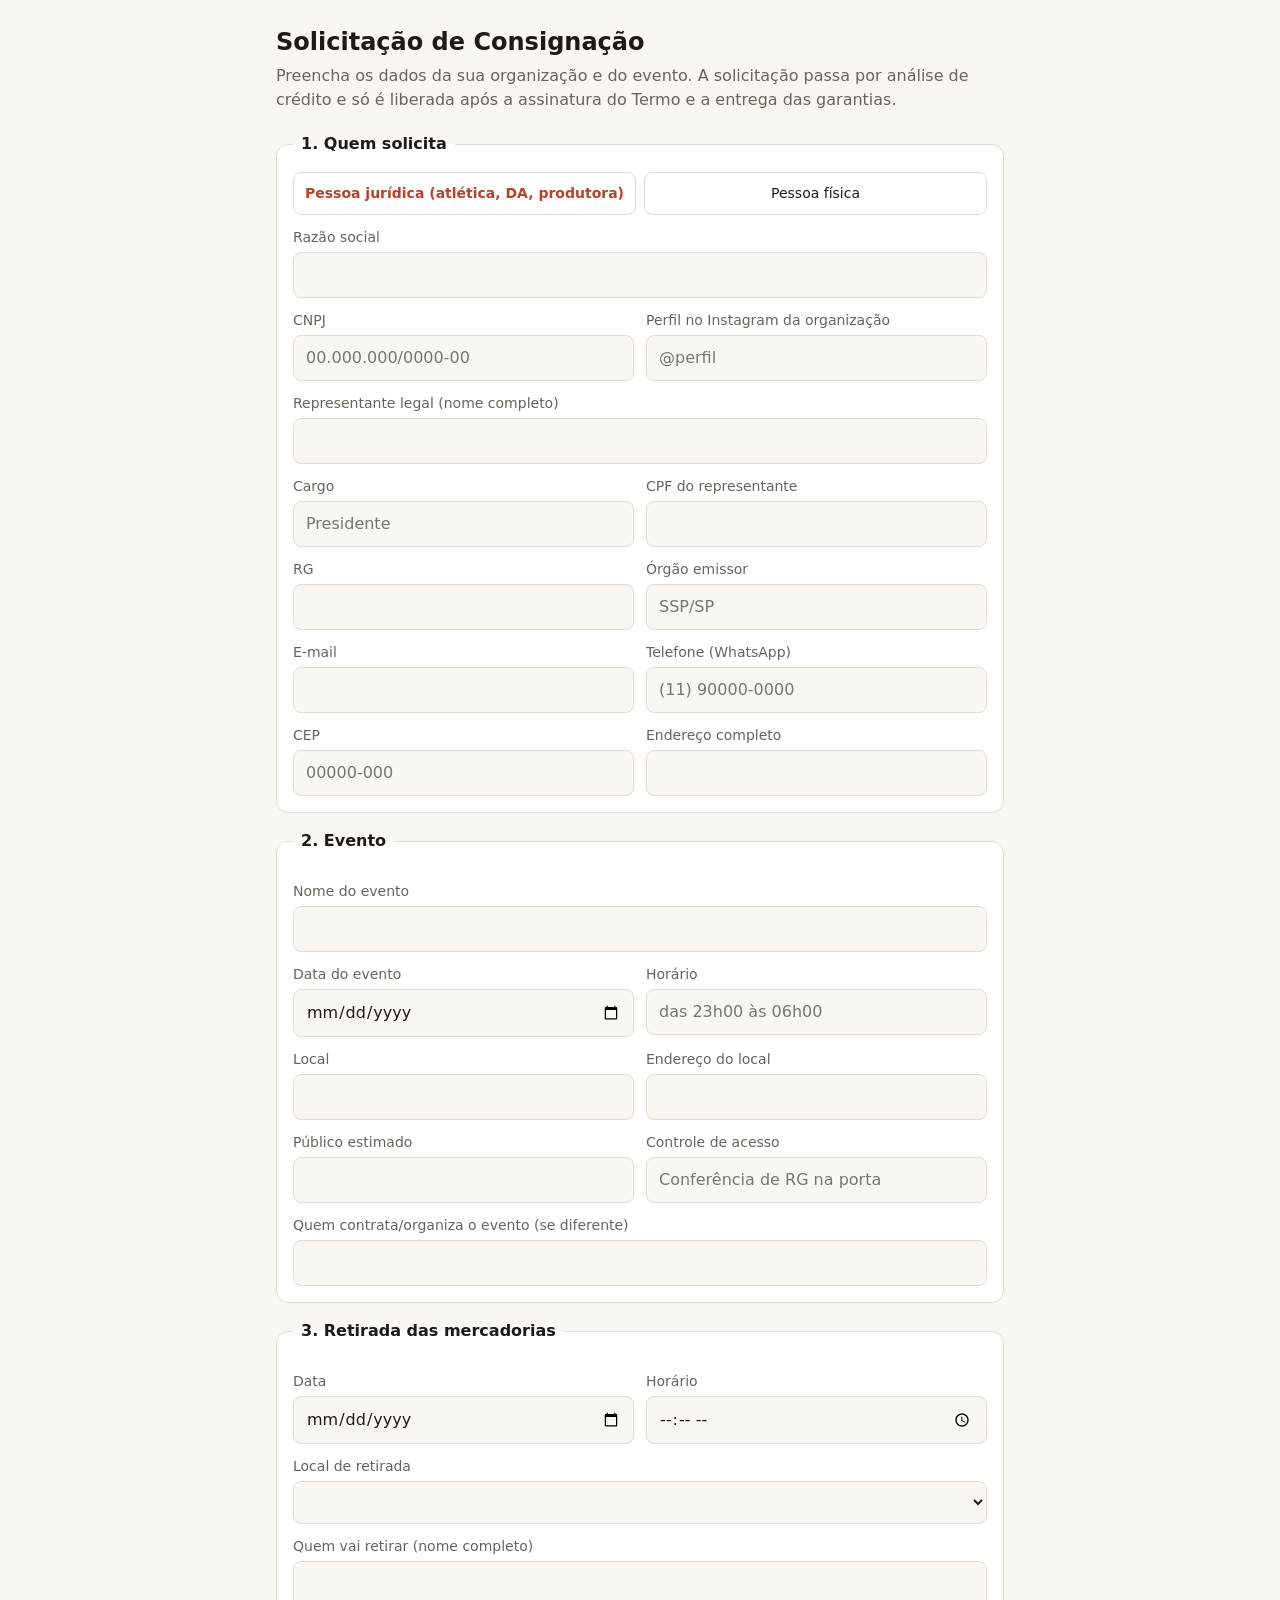
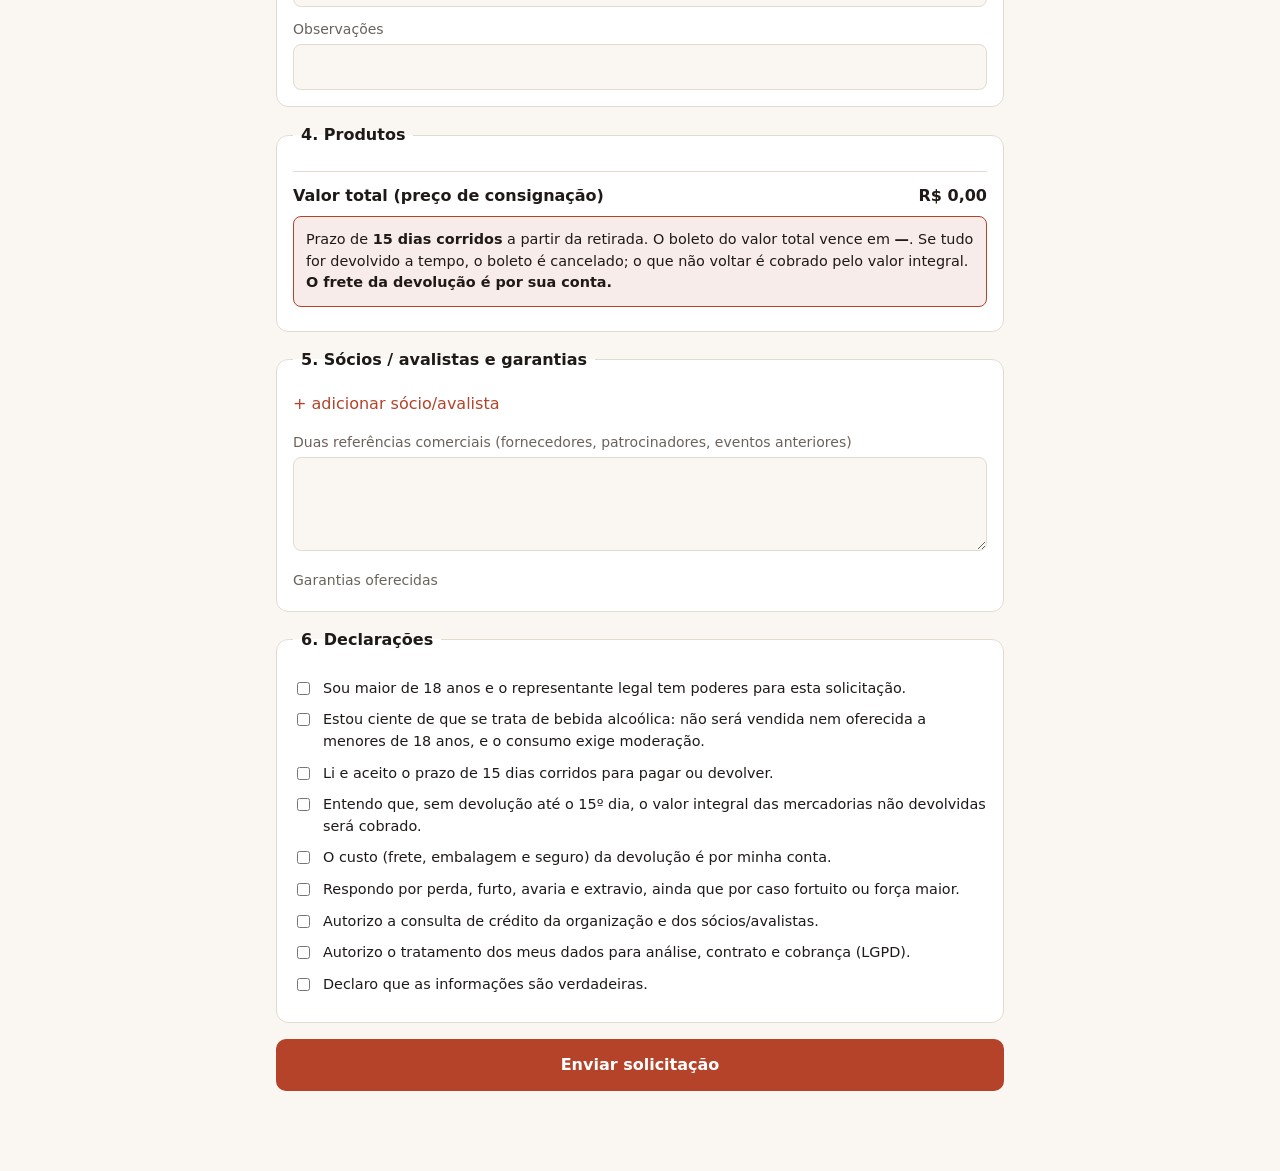
==== consignacao/Form.html @ 6d51125d "Add consignment request form (Apps Script) for event partners Co-Authored-By: Claude Sonnet 5.5 <nor" ====
<!DOCTYPE html>
<html lang="pt-BR">
<head>
<base target="_top">
<meta charset="utf-8">
<style>
  :root { --bg:#faf7f2; --card:#fff; --ink:#1f1a17; --muted:#6b625b; --line:#e3dbd0; --accent:#b4432a; --ok:#2f6b3f; }
  @media (prefers-color-scheme: dark) { :root { --bg:#16120f; --card:#211c18; --ink:#f3ede6; --muted:#a79d93; --line:#3a322b; --accent:#e0775c; --ok:#6fbf86; } }
  * { box-sizing: border-box; }
  body { margin:0; background:var(--bg); color:var(--ink); font:16px/1.5 system-ui,-apple-system,Segoe UI,Roboto,sans-serif; }
  main { max-width:760px; margin:0 auto; padding:24px 16px 80px; }
  h1 { font-size:1.5rem; margin:0 0 4px; } .sub { color:var(--muted); margin:0 0 20px; }
  fieldset { background:var(--card); border:1px solid var(--line); border-radius:12px; padding:16px; margin:0 0 16px; }
  legend { font-weight:600; padding:0 8px; }
  label { display:block; font-size:.875rem; color:var(--muted); margin:12px 0 4px; }
  input, select, textarea { width:100%; padding:10px 12px; font:inherit; color:var(--ink); background:var(--bg); border:1px solid var(--line); border-radius:8px; }
  input:focus, select:focus, textarea:focus { outline:2px solid var(--accent); outline-offset:1px; }
  .row { display:grid; grid-template-columns:1fr 1fr; gap:12px; } @media (max-width:560px){ .row { grid-template-columns:1fr; } }
  .seg { display:flex; gap:8px; } .seg label { flex:1; margin:0; color:var(--ink); border:1px solid var(--line); border-radius:8px; padding:10px; text-align:center; cursor:pointer; }
  .seg input { display:none; } .seg input:checked + span { color:var(--accent); font-weight:600; }
  .prod { display:grid; grid-template-columns:1fr auto; gap:8px 12px; align-items:center; padding:10px 0; border-top:1px solid var(--line); }
  .prod:first-of-type { border-top:0; } .prod small { color:var(--muted); display:block; }
  .qty { display:flex; align-items:center; gap:6px; } .qty button { width:36px; height:36px; border-radius:8px; border:1px solid var(--line); background:var(--bg); color:var(--ink); font-size:1.1rem; cursor:pointer; }
  .qty input { width:56px; text-align:center; }
  .total { display:flex; justify-content:space-between; font-weight:600; padding-top:12px; border-top:1px solid var(--line); margin-top:8px; }
  .aviso { background:color-mix(in srgb, var(--accent) 10%, var(--card)); border:1px solid var(--accent); border-radius:8px; padding:12px; font-size:.9rem; margin:8px 0; }
  .chk { display:flex; gap:10px; align-items:flex-start; margin:10px 0; color:var(--ink); font-size:.9rem; } .chk input { width:auto; margin-top:4px; }
  .socio { border:1px dashed var(--line); border-radius:8px; padding:8px 12px 12px; margin:8px 0; }
  .link { background:none; border:0; color:var(--accent); cursor:pointer; padding:4px 0; font:inherit; }
  .btn { width:100%; padding:14px; font:inherit; font-weight:600; color:#fff; background:var(--accent); border:0; border-radius:10px; cursor:pointer; }
  .btn:disabled { opacity:.6; cursor:wait; }
  .err { color:#c0392b; font-size:.9rem; margin:8px 0; white-space:pre-line; }
  .hide { display:none; } .hp { position:absolute; left:-9999px; }
  .ok { text-align:center; padding:32px 16px; } .ok h2 { color:var(--ok); } .ref { font:600 1.4rem ui-monospace,monospace; }
</style>
</head>
<body>
<main>
<div id="form">
  <h1>Solicitação de Consignação</h1>
  <p class="sub">Preencha os dados da sua organização e do evento. A solicitação passa por análise de crédito e só é liberada após a assinatura do Termo e a entrega das garantias.</p>

  <form id="f" novalidate>
    <input class="hp" type="text" name="website" id="website" tabindex="-1" autocomplete="off">

    <fieldset><legend>1. Quem solicita</legend>
      <div class="seg">
        <label><input type="radio" name="tipo" value="PJ" checked><span>Pessoa jurídica (atlética, DA, produtora)</span></label>
        <label><input type="radio" name="tipo" value="PF"><span>Pessoa física</span></label>
      </div>
      <div id="pj">
        <label>Razão social</label><input id="razao_social">
        <div class="row"><div><label>CNPJ</label><input id="cnpj" inputmode="numeric" placeholder="00.000.000/0000-00"></div>
        <div><label>Perfil no Instagram da organização</label><input id="perfil_pj" placeholder="@perfil"></div></div>
        <label>Representante legal (nome completo)</label><input id="rep_nome">
        <div class="row"><div><label>Cargo</label><input id="rep_cargo" placeholder="Presidente"></div><div><label>CPF do representante</label><input id="rep_cpf" inputmode="numeric"></div></div>
        <div class="row"><div><label>RG</label><input id="rep_rg"></div><div><label>Órgão emissor</label><input id="rep_org" placeholder="SSP/SP"></div></div>
      </div>
      <div id="pf" class="hide">
        <label>Nome completo</label><input id="nome">
        <div class="row"><div><label>CPF</label><input id="cpf" inputmode="numeric"></div><div><label>Perfil no Instagram</label><input id="perfil_pf" placeholder="@perfil"></div></div>
        <div class="row"><div><label>RG</label><input id="rg"></div><div><label>Órgão emissor</label><input id="org" placeholder="SSP/SP"></div></div>
      </div>
      <div class="row"><div><label>E-mail</label><input id="email" type="email" inputmode="email"></div><div><label>Telefone (WhatsApp)</label><input id="telefone" inputmode="tel" placeholder="(11) 90000-0000"></div></div>
      <div class="row"><div><label>CEP</label><input id="cep" inputmode="numeric" placeholder="00000-000"></div><div><label>Endereço completo</label><input id="endereco"></div></div>
    </fieldset>

    <fieldset><legend>2. Evento</legend>
      <label>Nome do evento</label><input id="ev_nome">
      <div class="row"><div><label>Data do evento</label><input id="ev_data" type="date"></div><div><label>Horário</label><input id="ev_horario" placeholder="das 23h00 às 06h00"></div></div>
      <div class="row"><div><label>Local</label><input id="ev_local"></div><div><label>Endereço do local</label><input id="ev_endereco"></div></div>
      <div class="row"><div><label>Público estimado</label><input id="ev_publico" type="number" min="1" inputmode="numeric"></div><div><label>Controle de acesso</label><input id="ev_acesso" placeholder="Conferência de RG na porta"></div></div>
      <label>Quem contrata/organiza o evento (se diferente)</label><input id="ev_contratante">
    </fieldset>

    <fieldset><legend>3. Retirada das mercadorias</legend>
      <div class="row"><div><label>Data</label><input id="ret_data" type="date"></div><div><label>Horário</label><input id="ret_horario" type="time"></div></div>
      <label>Local de retirada</label><select id="ret_local"></select>
      <label>Quem vai retirar (nome completo)</label><input id="ret_resp">
      <label>Observações</label><input id="ret_obs">
    </fieldset>

    <fieldset><legend>4. Produtos</legend>
      <div id="produtos"></div>
      <div class="total"><span>Valor total (preço de consignação)</span><span id="total">R$ 0,00</span></div>
      <div class="aviso" id="avisoPrazo">Prazo de <b>15 dias corridos</b> a partir da retirada. O boleto do valor total vence em <b id="venc">—</b>. Se tudo for devolvido a tempo, o boleto é cancelado; o que não voltar é cobrado pelo valor integral. <b>O frete da devolução é por sua conta.</b></div>
    </fieldset>

    <fieldset><legend>5. Sócios / avalistas e garantias</legend>
      <div id="socios"></div>
      <button type="button" class="link" id="addSocio">+ adicionar sócio/avalista</button>
      <label>Duas referências comerciais (fornecedores, patrocinadores, eventos anteriores)</label><textarea id="refs" rows="3"></textarea>
      <label>Garantias oferecidas</label><div id="garantias"></div>
    </fieldset>

    <fieldset><legend>6. Declarações</legend>
      <div class="chk"><input type="checkbox" id="d_maiores"><span>Sou maior de 18 anos e o representante legal tem poderes para esta solicitação.</span></div>
      <div class="chk"><input type="checkbox" id="d_adv"><span>Estou ciente de que se trata de bebida alcoólica: não será vendida nem oferecida a menores de 18 anos, e o consumo exige moderação.</span></div>
      <div class="chk"><input type="checkbox" id="d_prazo"><span>Li e aceito o prazo de 15 dias corridos para pagar ou devolver.</span></div>
      <div class="chk"><input type="checkbox" id="d_cobr"><span>Entendo que, sem devolução até o 15º dia, o valor integral das mercadorias não devolvidas será cobrado.</span></div>
      <div class="chk"><input type="checkbox" id="d_frete"><span>O custo (frete, embalagem e seguro) da devolução é por minha conta.</span></div>
      <div class="chk"><input type="checkbox" id="d_risco"><span>Respondo por perda, furto, avaria e extravio, ainda que por caso fortuito ou força maior.</span></div>
      <div class="chk"><input type="checkbox" id="d_credito"><span>Autorizo a consulta de crédito da organização e dos sócios/avalistas.</span></div>
      <div class="chk"><input type="checkbox" id="d_lgpd"><span>Autorizo o tratamento dos meus dados para análise, contrato e cobrança (LGPD).</span></div>
      <div class="chk"><input type="checkbox" id="d_ver"><span>Declaro que as informações são verdadeiras.</span></div>
    </fieldset>

    <div class="err" id="err" role="alert"></div>
    <button class="btn" id="enviar" type="submit">Enviar solicitação</button>
  </form>
</div>

<div id="done" class="ok hide">
  <h2>Solicitação recebida</h2>
  <p>Seu número de referência:</p><p class="ref" id="refNum"></p>
  <p>Valor: <b id="okValor"></b> · Vencimento previsto: <b id="okVenc"></b></p>
  <p>Vamos analisar o crédito e responder por e-mail com o Termo de Consignação para assinatura. A retirada só é liberada após a assinatura e as garantias.</p>
</div>
</main>

<script>
let CONFIG = null;
const $ = id => document.getElementById(id);
const brl = n => 'R$ ' + n.toFixed(2).replace('.', ',').replace(/\B(?=(\d{3})+(?!\d))/g, '.');
const digits = s => (s || '').replace(/\D/g, '');

const masks = {
  cnpj: v => digits(v).slice(0,14).replace(/^(\d{2})(\d)/,'$1.$2').replace(/^(\d{2})\.(\d{3})(\d)/,'$1.$2.$3').replace(/\.(\d{3})(\d)/,'.$1/$2').replace(/(\d{4})(\d)/,'$1-$2'),
  cpf: v => digits(v).slice(0,11).replace(/(\d{3})(\d)/,'$1.$2').replace(/(\d{3})(\d)/,'$1.$2').replace(/(\d{3})(\d{1,2})$/,'$1-$2'),
  cep: v => digits(v).slice(0,8).replace(/(\d{5})(\d)/,'$1-$2'),
  tel: v => { const d = digits(v).slice(0,11); return d.length > 10 ? d.replace(/(\d{2})(\d{5})(\d{4})/,'($1) $2-$3') : d.replace(/(\d{2})(\d{4})(\d{0,4})/,'($1) $2-$3').replace(/-$/,''); }
};
function bind(id, fn) { $(id).addEventListener('input', e => { e.target.value = fn(e.target.value); }); }
['cnpj'].forEach(i => bind(i, masks.cnpj));
['cpf', 'rep_cpf'].forEach(i => bind(i, masks.cpf));
bind('cep', masks.cep); bind('telefone', masks.tel);

document.querySelectorAll('input[name=tipo]').forEach(r => r.addEventListener('change', () => {
  const pj = document.querySelector('input[name=tipo]:checked').value === 'PJ';
  $('pj').classList.toggle('hide', !pj); $('pf').classList.toggle('hide', pj);
}));

$('cep').addEventListener('blur', () => {
  const c = digits($('cep').value);
  if (c.length !== 8) return;
  fetch('https://viacep.com.br/ws/' + c + '/json/').then(r => r.json()).then(d => {
    if (!d.erro && !$('endereco').value) $('endereco').value = [d.logradouro, d.bairro, d.localidade + '/' + d.uf].filter(Boolean).join(', ');
  }).catch(() => {});
});

function addSocio() {
  const d = document.createElement('div'); d.className = 'socio';
  d.innerHTML = '<label>Nome completo</label><input class="s-nome"><div class="row"><div><label>CPF</label><input class="s-cpf" inputmode="numeric"></div><div><label>Telefone</label><input class="s-tel" inputmode="tel"></div></div><label>E-mail</label><input class="s-email" type="email">';
  $('socios').appendChild(d);
  d.querySelector('.s-cpf').addEventListener('input', e => e.target.value = masks.cpf(e.target.value));
  d.querySelector('.s-tel').addEventListener('input', e => e.target.value = masks.tel(e.target.value));
}
$('addSocio').onclick = addSocio;

function recalcula() {
  let total = 0;
  CONFIG.catalogo.forEach((p, i) => { total += (Number($('q' + i).value) || 0) * p.valor_unitario; });
  $('total').textContent = brl(total);
  const d = $('ret_data').value;
  if (d) { const [y, m, dd] = d.split('-').map(Number); const v = new Date(y, m - 1, dd + CONFIG.prazoDias); $('venc').textContent = v.toLocaleDateString('pt-BR'); }
  else $('venc').textContent = '—';
  return total;
}

google.script.run.withSuccessHandler(cfg => {
  CONFIG = cfg;
  $('ret_local').innerHTML = '<option value="">Selecione…</option>' + cfg.locaisRetirada.map(l => '<option>' + l + '</option>').join('');
  $('produtos').innerHTML = cfg.catalogo.map((p, i) =>
    '<div class="prod"><div><b>' + p.descricao + '</b><small>' + p.volume + ' · ' + p.teor + ' · ' + brl(p.valor_unitario) + ' /un.</small></div>' +
    '<div class="qty"><button type="button" data-i="' + i + '" data-d="-1">−</button><input id="q' + i + '" type="number" min="0" max="' + cfg.maxPorSku + '" value="0" inputmode="numeric"><button type="button" data-i="' + i + '" data-d="1">+</button></div></div>').join('');
  $('garantias').innerHTML = cfg.garantias.map((g, i) => '<div class="chk"><input type="checkbox" class="gar" value="' + g + '" id="g' + i + '"' + (i === 0 ? ' checked' : '') + '><span>' + g + '</span></div>').join('');
  document.querySelectorAll('.qty button').forEach(b => b.onclick = () => {
    const el = $('q' + b.dataset.i); el.value = Math.max(0, Math.min(cfg.maxPorSku, (Number(el.value) || 0) + Number(b.dataset.d))); recalcula();
  });
  document.querySelectorAll('.qty input').forEach(i => i.addEventListener('input', recalcula));
  $('ret_data').addEventListener('change', recalcula);
  const hoje = new Date().toISOString().slice(0, 10); $('ret_data').min = hoje; $('ev_data').min = hoje;
  addSocio();
}).getConfig();

$('f').addEventListener('submit', ev => {
  ev.preventDefault(); $('err').textContent = '';
  const pj = document.querySelector('input[name=tipo]:checked').value === 'PJ';
  const p = {
    website: $('website').value, tipo_pessoa: pj ? 'PJ' : 'PF',
    contratante: pj
      ? { razao_social: $('razao_social').value, cnpj: $('cnpj').value, email: $('email').value, telefone: $('telefone').value, cep: $('cep').value, endereco: $('endereco').value,
          representante: { nome: $('rep_nome').value, cargo: $('rep_cargo').value, cpf: $('rep_cpf').value, rg: $('rep_rg').value, orgao_emissor: $('rep_org').value,
                           endereco: $('endereco').value, cep: $('cep').value, email: $('email').value, telefone: $('telefone').value } }
      : { nome: $('nome').value, cpf: $('cpf').value, rg: $('rg').value, orgao_emissor: $('org').value, email: $('email').value, telefone: $('telefone').value, cep: $('cep').value, endereco: $('endereco').value },
    perfil: pj ? $('perfil_pj').value : $('perfil_pf').value,
    evento: { nome: $('ev_nome').value, data: $('ev_data').value, horario: $('ev_horario').value, local: $('ev_local').value, endereco: $('ev_endereco').value,
              publico: $('ev_publico').value, controle_acesso: $('ev_acesso').value, contratante: $('ev_contratante').value },
    retirada: { data: $('ret_data').value, horario: $('ret_horario').value, local: $('ret_local').value, responsavel: $('ret_resp').value, observacoes: $('ret_obs').value },
    produtos: CONFIG.catalogo.map((c, i) => ({ sku: c.sku, quantidade: Number($('q' + i).value) || 0 })),
    socios: [...document.querySelectorAll('.socio')].map(s => ({ nome: s.querySelector('.s-nome').value, cpf: s.querySelector('.s-cpf').value, telefone: s.querySelector('.s-tel').value, email: s.querySelector('.s-email').value })).filter(s => s.nome || s.cpf),
    referencias_comerciais: $('refs').value,
    garantias: [...document.querySelectorAll('.gar:checked')].map(g => g.value),
    declaracoes: { maiores_18: $('d_maiores').checked, advertencias: $('d_adv').checked, prazo_15_dias: $('d_prazo').checked, cobranca_integral: $('d_cobr').checked,
                   devolucao_por_conta: $('d_frete').checked, risco_perda: $('d_risco').checked, consulta_credito: $('d_credito').checked, lgpd: $('d_lgpd').checked, veracidade: $('d_ver').checked }
  };
  $('enviar').disabled = true; $('enviar').textContent = 'Enviando…';
  google.script.run
    .withSuccessHandler(r => {
      $('form').classList.add('hide'); $('done').classList.remove('hide');
      $('refNum').textContent = r.referencia; $('okValor').textContent = brl(r.valor_total); $('okVenc').textContent = r.vencimento;
      window.scrollTo(0, 0);
    })
    .withFailureHandler(e => {
      $('err').textContent = (e && e.message ? e.message : String(e)).replace(/^Error:\s*/, '');
      $('enviar').disabled = false; $('enviar').textContent = 'Enviar solicitação';
    })
    .submitSolicitacao(p);
});
</script>
</body>
</html>
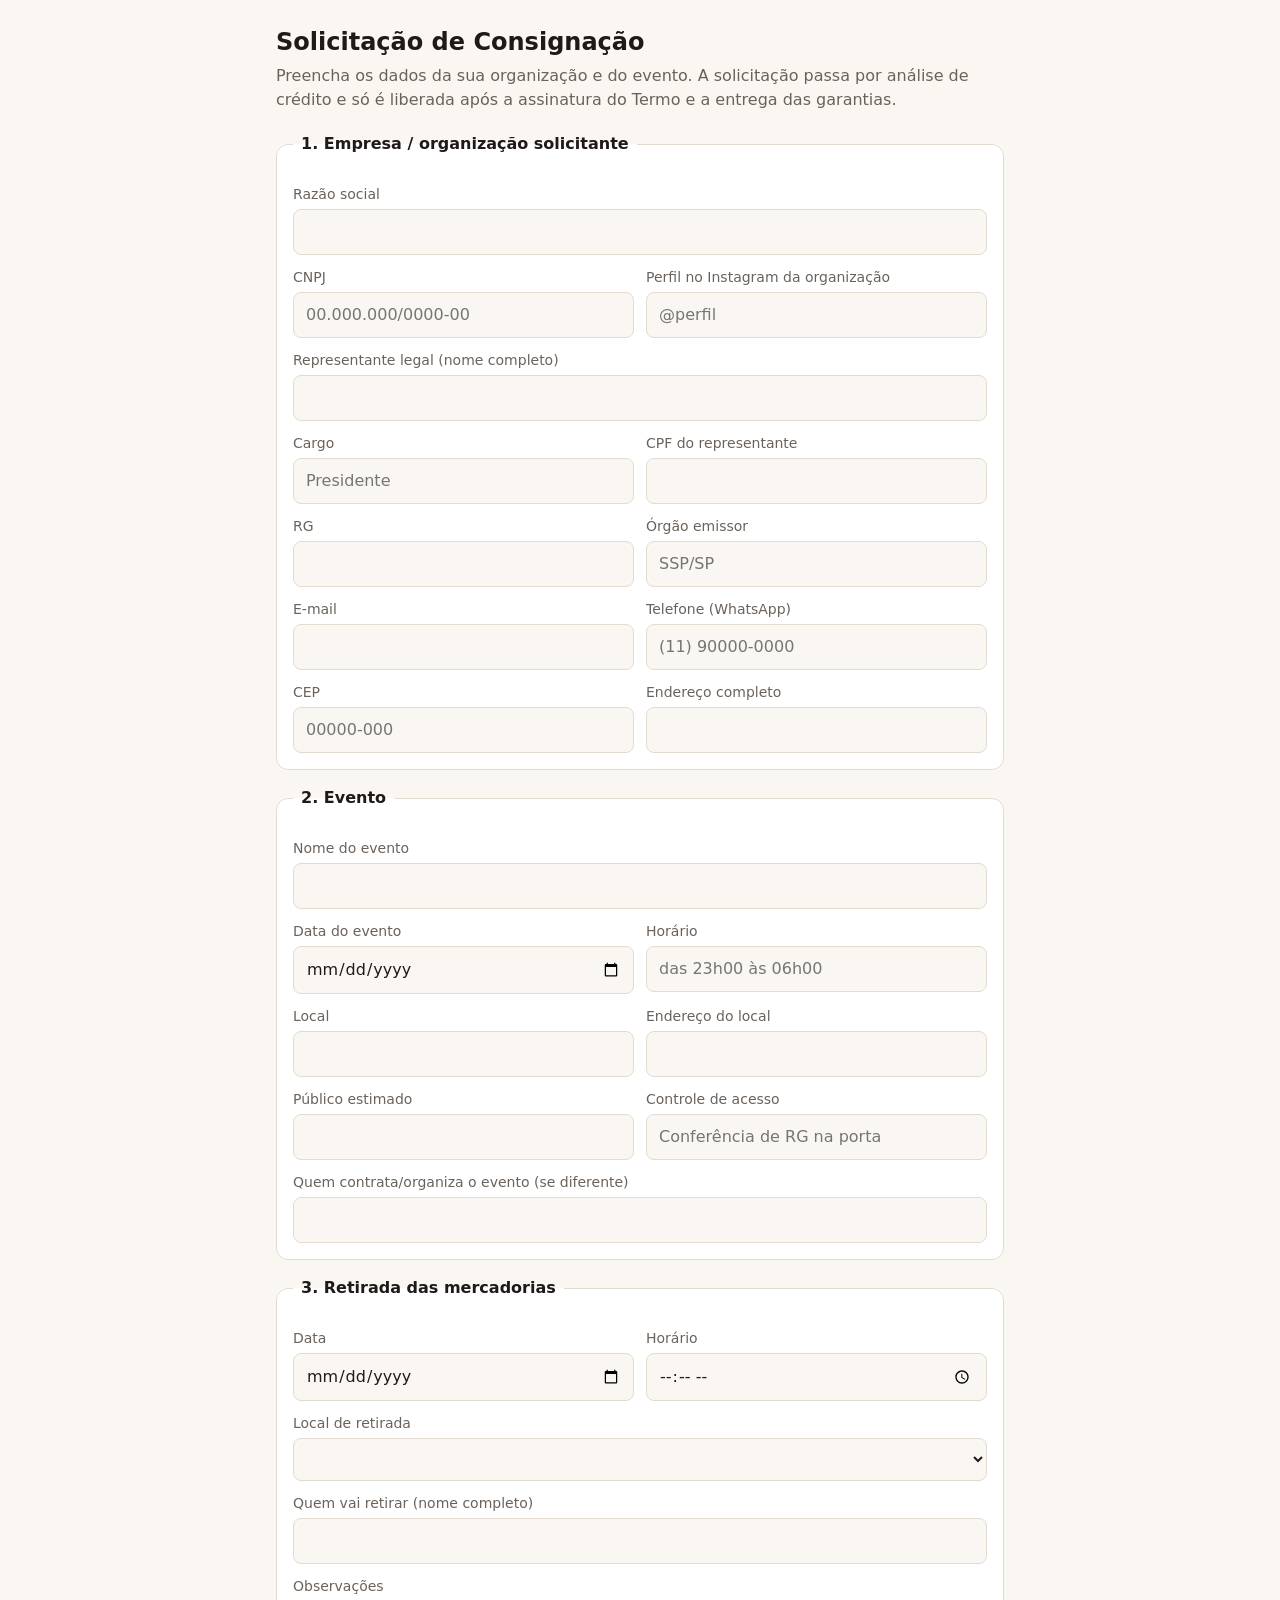
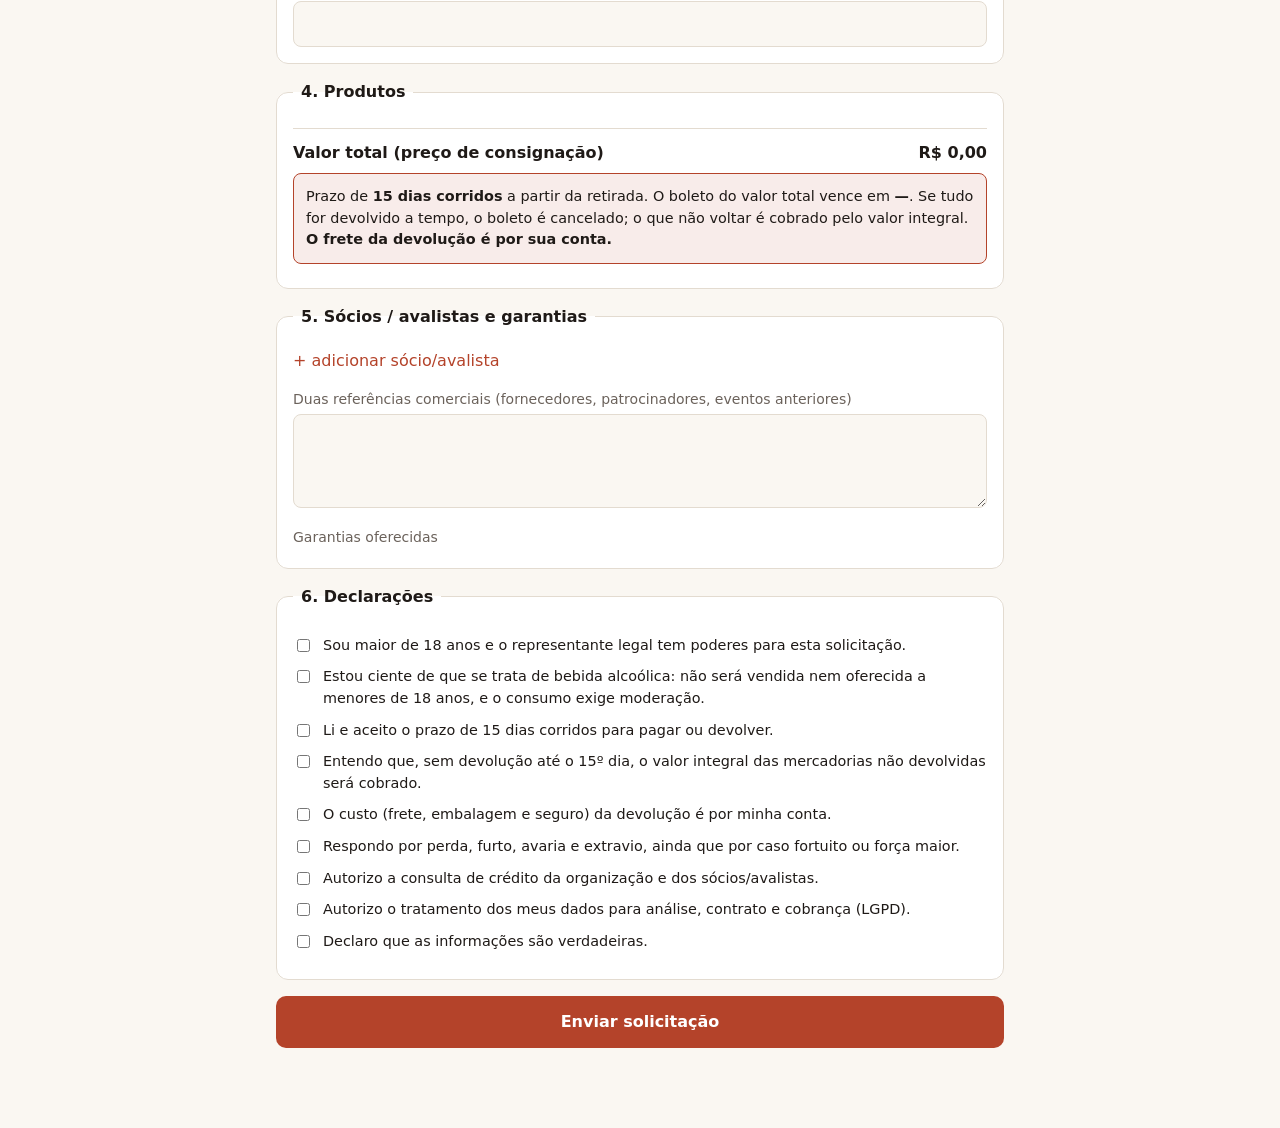
==== commit 67721375: "Consignment form: companies only (remove individual/PF path) Co-Authored-By: Claude Sonnet 5.5 <nore" ====
--- a/consignacao/Form.html
+++ b/consignacao/Form.html
@@ -43,11 +43,7 @@
   <form id="f" novalidate>
     <input class="hp" type="text" name="website" id="website" tabindex="-1" autocomplete="off">
 
-    <fieldset><legend>1. Quem solicita</legend>
-      <div class="seg">
-        <label><input type="radio" name="tipo" value="PJ" checked><span>Pessoa jurídica (atlética, DA, produtora)</span></label>
-        <label><input type="radio" name="tipo" value="PF"><span>Pessoa física</span></label>
-      </div>
+    <fieldset><legend>1. Empresa / organização solicitante</legend>
       <div id="pj">
         <label>Razão social</label><input id="razao_social">
         <div class="row"><div><label>CNPJ</label><input id="cnpj" inputmode="numeric" placeholder="00.000.000/0000-00"></div>
@@ -55,11 +51,6 @@
         <label>Representante legal (nome completo)</label><input id="rep_nome">
         <div class="row"><div><label>Cargo</label><input id="rep_cargo" placeholder="Presidente"></div><div><label>CPF do representante</label><input id="rep_cpf" inputmode="numeric"></div></div>
         <div class="row"><div><label>RG</label><input id="rep_rg"></div><div><label>Órgão emissor</label><input id="rep_org" placeholder="SSP/SP"></div></div>
-      </div>
-      <div id="pf" class="hide">
-        <label>Nome completo</label><input id="nome">
-        <div class="row"><div><label>CPF</label><input id="cpf" inputmode="numeric"></div><div><label>Perfil no Instagram</label><input id="perfil_pf" placeholder="@perfil"></div></div>
-        <div class="row"><div><label>RG</label><input id="rg"></div><div><label>Órgão emissor</label><input id="org" placeholder="SSP/SP"></div></div>
       </div>
       <div class="row"><div><label>E-mail</label><input id="email" type="email" inputmode="email"></div><div><label>Telefone (WhatsApp)</label><input id="telefone" inputmode="tel" placeholder="(11) 90000-0000"></div></div>
       <div class="row"><div><label>CEP</label><input id="cep" inputmode="numeric" placeholder="00000-000"></div><div><label>Endereço completo</label><input id="endereco"></div></div>
@@ -135,10 +126,6 @@
 ['cpf', 'rep_cpf'].forEach(i => bind(i, masks.cpf));
 bind('cep', masks.cep); bind('telefone', masks.tel);
 
-document.querySelectorAll('input[name=tipo]').forEach(r => r.addEventListener('change', () => {
-  const pj = document.querySelector('input[name=tipo]:checked').value === 'PJ';
-  $('pj').classList.toggle('hide', !pj); $('pf').classList.toggle('hide', pj);
-}));
 
 $('cep').addEventListener('blur', () => {
   const c = digits($('cep').value);
@@ -185,15 +172,13 @@
 
 $('f').addEventListener('submit', ev => {
   ev.preventDefault(); $('err').textContent = '';
-  const pj = document.querySelector('input[name=tipo]:checked').value === 'PJ';
   const p = {
-    website: $('website').value, tipo_pessoa: pj ? 'PJ' : 'PF',
-    contratante: pj
-      ? { razao_social: $('razao_social').value, cnpj: $('cnpj').value, email: $('email').value, telefone: $('telefone').value, cep: $('cep').value, endereco: $('endereco').value,
+    website: $('website').value, tipo_pessoa: 'PJ',
+    contratante: { razao_social: $('razao_social').value, cnpj: $('cnpj').value, email: $('email').value, telefone: $('telefone').value, cep: $('cep').value, endereco: $('endereco').value,
           representante: { nome: $('rep_nome').value, cargo: $('rep_cargo').value, cpf: $('rep_cpf').value, rg: $('rep_rg').value, orgao_emissor: $('rep_org').value,
                            endereco: $('endereco').value, cep: $('cep').value, email: $('email').value, telefone: $('telefone').value } }
-      : { nome: $('nome').value, cpf: $('cpf').value, rg: $('rg').value, orgao_emissor: $('org').value, email: $('email').value, telefone: $('telefone').value, cep: $('cep').value, endereco: $('endereco').value },
-    perfil: pj ? $('perfil_pj').value : $('perfil_pf').value,
+    ,
+    perfil: $('perfil_pj').value,
     evento: { nome: $('ev_nome').value, data: $('ev_data').value, horario: $('ev_horario').value, local: $('ev_local').value, endereco: $('ev_endereco').value,
               publico: $('ev_publico').value, controle_acesso: $('ev_acesso').value, contratante: $('ev_contratante').value },
     retirada: { data: $('ret_data').value, horario: $('ret_horario').value, local: $('ret_local').value, responsavel: $('ret_resp').value, observacoes: $('ret_obs').value },
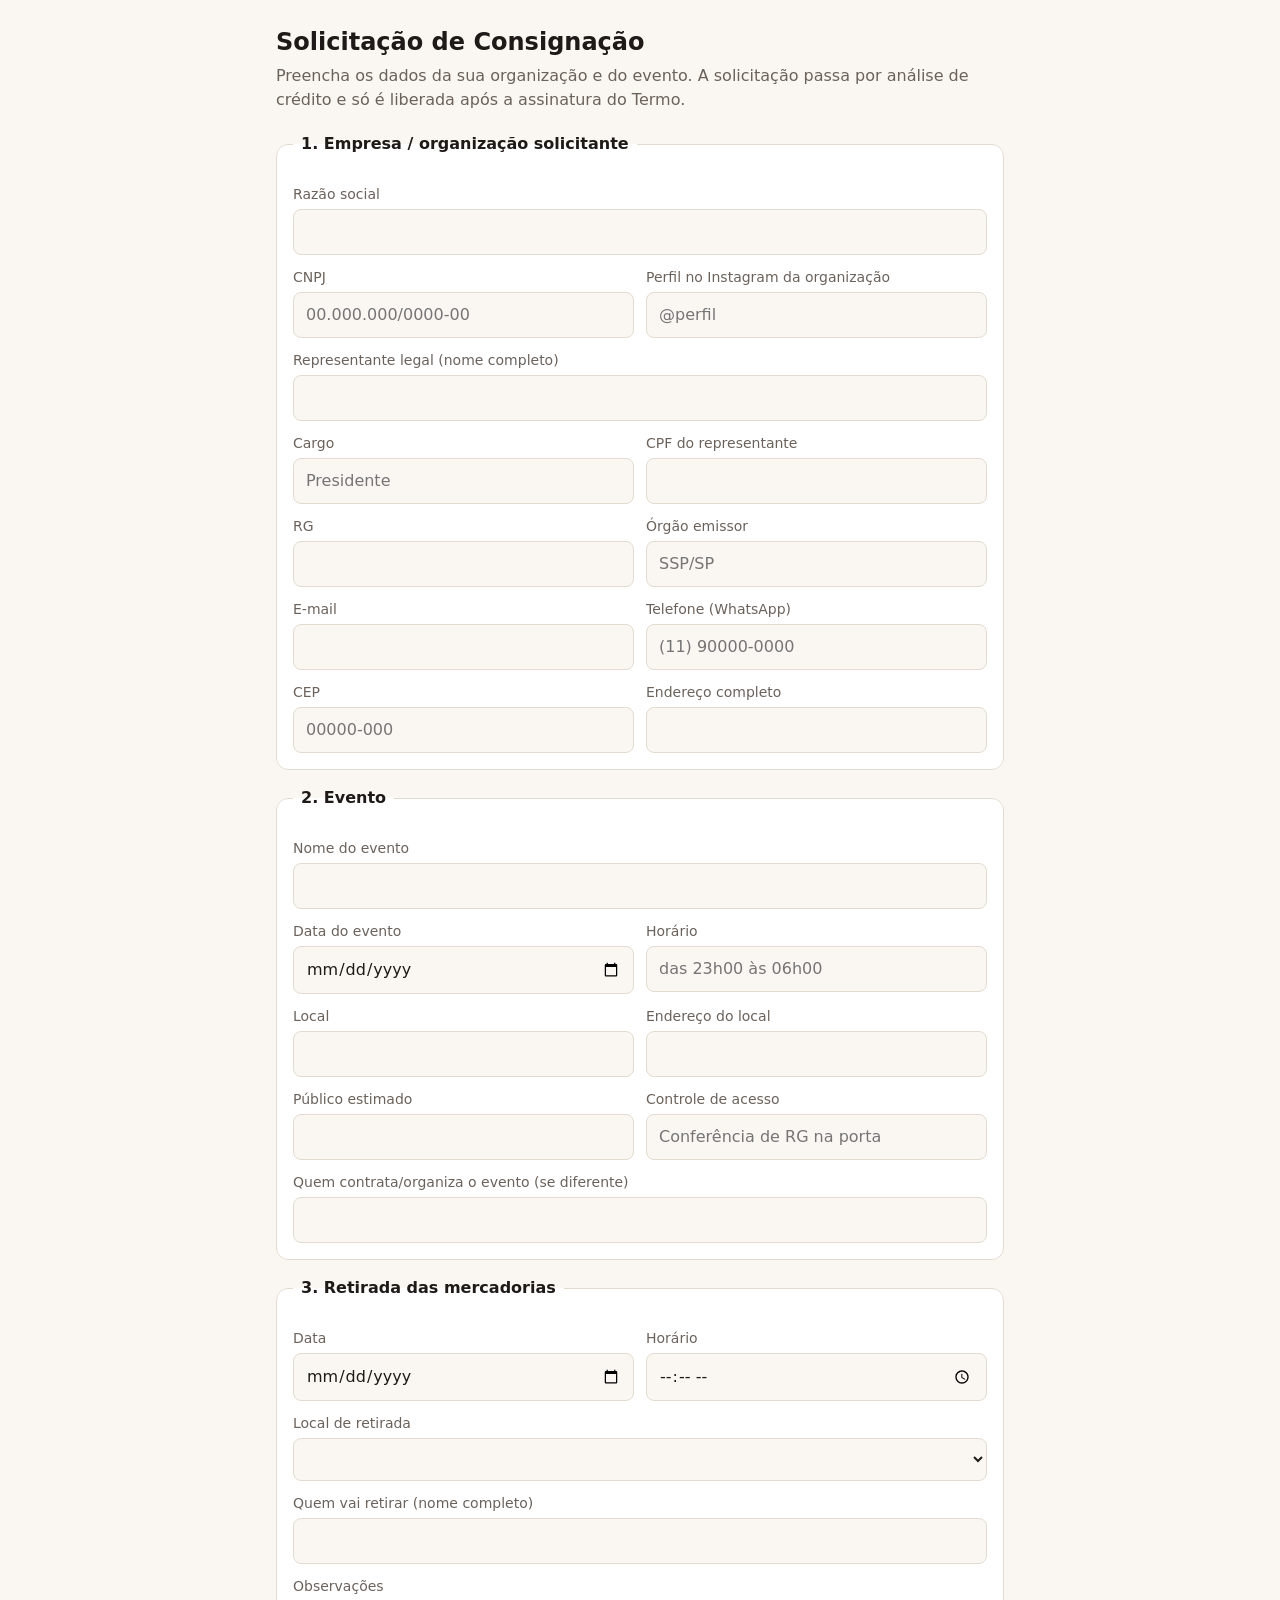
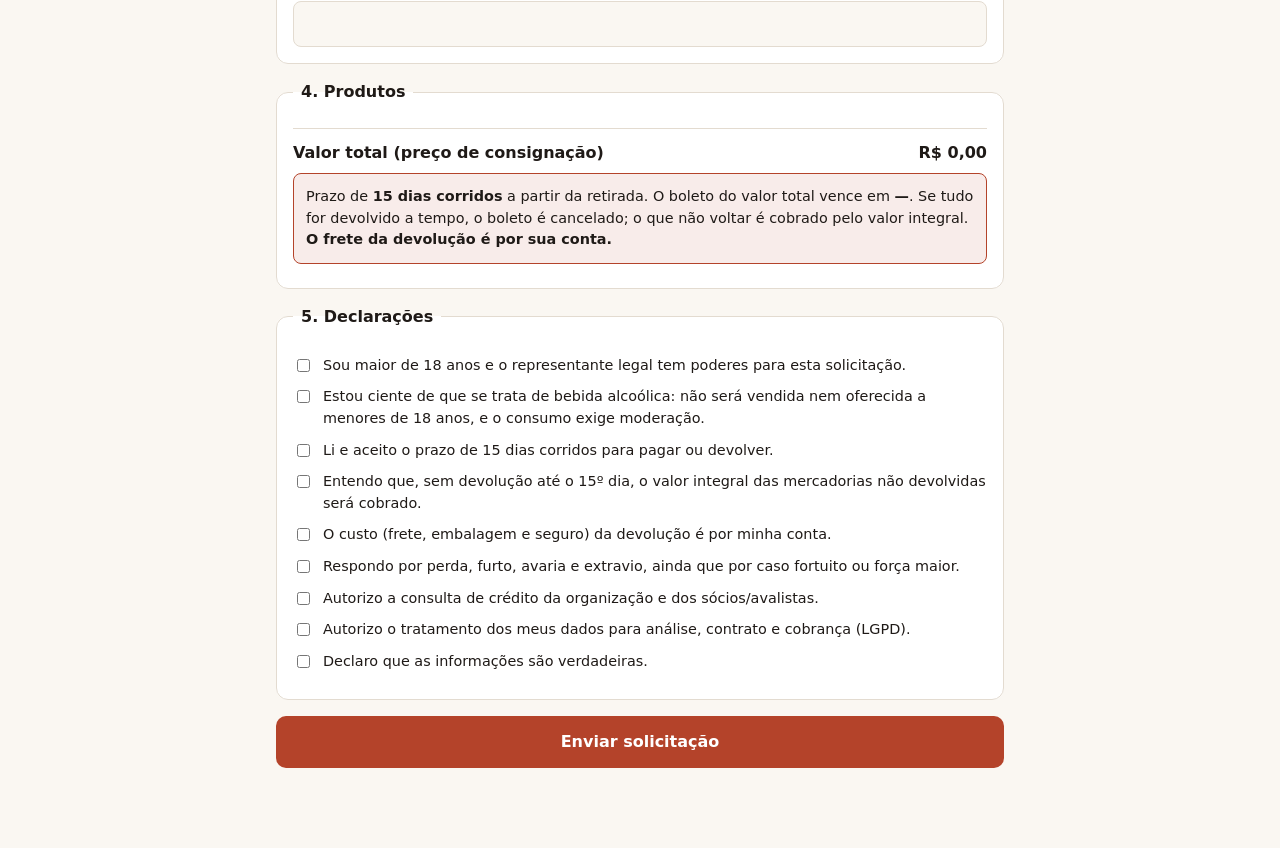
==== commit 72c42d9b: "Consignment form: drop partners/guarantees section (representative signs) Co-Authored-By: Claude Son" ====
--- a/consignacao/Form.html
+++ b/consignacao/Form.html
@@ -25,7 +25,6 @@
   .total { display:flex; justify-content:space-between; font-weight:600; padding-top:12px; border-top:1px solid var(--line); margin-top:8px; }
   .aviso { background:color-mix(in srgb, var(--accent) 10%, var(--card)); border:1px solid var(--accent); border-radius:8px; padding:12px; font-size:.9rem; margin:8px 0; }
   .chk { display:flex; gap:10px; align-items:flex-start; margin:10px 0; color:var(--ink); font-size:.9rem; } .chk input { width:auto; margin-top:4px; }
-  .socio { border:1px dashed var(--line); border-radius:8px; padding:8px 12px 12px; margin:8px 0; }
   .link { background:none; border:0; color:var(--accent); cursor:pointer; padding:4px 0; font:inherit; }
   .btn { width:100%; padding:14px; font:inherit; font-weight:600; color:#fff; background:var(--accent); border:0; border-radius:10px; cursor:pointer; }
   .btn:disabled { opacity:.6; cursor:wait; }
@@ -38,7 +37,7 @@
 <main>
 <div id="form">
   <h1>Solicitação de Consignação</h1>
-  <p class="sub">Preencha os dados da sua organização e do evento. A solicitação passa por análise de crédito e só é liberada após a assinatura do Termo e a entrega das garantias.</p>
+  <p class="sub">Preencha os dados da sua organização e do evento. A solicitação passa por análise de crédito e só é liberada após a assinatura do Termo.</p>
 
   <form id="f" novalidate>
     <input class="hp" type="text" name="website" id="website" tabindex="-1" autocomplete="off">
@@ -77,14 +76,7 @@
       <div class="aviso" id="avisoPrazo">Prazo de <b>15 dias corridos</b> a partir da retirada. O boleto do valor total vence em <b id="venc">—</b>. Se tudo for devolvido a tempo, o boleto é cancelado; o que não voltar é cobrado pelo valor integral. <b>O frete da devolução é por sua conta.</b></div>
     </fieldset>
 
-    <fieldset><legend>5. Sócios / avalistas e garantias</legend>
-      <div id="socios"></div>
-      <button type="button" class="link" id="addSocio">+ adicionar sócio/avalista</button>
-      <label>Duas referências comerciais (fornecedores, patrocinadores, eventos anteriores)</label><textarea id="refs" rows="3"></textarea>
-      <label>Garantias oferecidas</label><div id="garantias"></div>
-    </fieldset>
-
-    <fieldset><legend>6. Declarações</legend>
+    <fieldset><legend>5. Declarações</legend>
       <div class="chk"><input type="checkbox" id="d_maiores"><span>Sou maior de 18 anos e o representante legal tem poderes para esta solicitação.</span></div>
       <div class="chk"><input type="checkbox" id="d_adv"><span>Estou ciente de que se trata de bebida alcoólica: não será vendida nem oferecida a menores de 18 anos, e o consumo exige moderação.</span></div>
       <div class="chk"><input type="checkbox" id="d_prazo"><span>Li e aceito o prazo de 15 dias corridos para pagar ou devolver.</span></div>
@@ -105,7 +97,7 @@
   <h2>Solicitação recebida</h2>
   <p>Seu número de referência:</p><p class="ref" id="refNum"></p>
   <p>Valor: <b id="okValor"></b> · Vencimento previsto: <b id="okVenc"></b></p>
-  <p>Vamos analisar o crédito e responder por e-mail com o Termo de Consignação para assinatura. A retirada só é liberada após a assinatura e as garantias.</p>
+  <p>Vamos analisar o crédito e responder por e-mail com o Termo de Consignação para assinatura. A retirada só é liberada após a assinatura do Termo.</p>
 </div>
 </main>
 
@@ -135,14 +127,6 @@
   }).catch(() => {});
 });
 
-function addSocio() {
-  const d = document.createElement('div'); d.className = 'socio';
-  d.innerHTML = '<label>Nome completo</label><input class="s-nome"><div class="row"><div><label>CPF</label><input class="s-cpf" inputmode="numeric"></div><div><label>Telefone</label><input class="s-tel" inputmode="tel"></div></div><label>E-mail</label><input class="s-email" type="email">';
-  $('socios').appendChild(d);
-  d.querySelector('.s-cpf').addEventListener('input', e => e.target.value = masks.cpf(e.target.value));
-  d.querySelector('.s-tel').addEventListener('input', e => e.target.value = masks.tel(e.target.value));
-}
-$('addSocio').onclick = addSocio;
 
 function recalcula() {
   let total = 0;
@@ -160,14 +144,12 @@
   $('produtos').innerHTML = cfg.catalogo.map((p, i) =>
     '<div class="prod"><div><b>' + p.descricao + '</b><small>' + p.volume + ' · ' + p.teor + ' · ' + brl(p.valor_unitario) + ' /un.</small></div>' +
     '<div class="qty"><button type="button" data-i="' + i + '" data-d="-1">−</button><input id="q' + i + '" type="number" min="0" max="' + cfg.maxPorSku + '" value="0" inputmode="numeric"><button type="button" data-i="' + i + '" data-d="1">+</button></div></div>').join('');
-  $('garantias').innerHTML = cfg.garantias.map((g, i) => '<div class="chk"><input type="checkbox" class="gar" value="' + g + '" id="g' + i + '"' + (i === 0 ? ' checked' : '') + '><span>' + g + '</span></div>').join('');
   document.querySelectorAll('.qty button').forEach(b => b.onclick = () => {
     const el = $('q' + b.dataset.i); el.value = Math.max(0, Math.min(cfg.maxPorSku, (Number(el.value) || 0) + Number(b.dataset.d))); recalcula();
   });
   document.querySelectorAll('.qty input').forEach(i => i.addEventListener('input', recalcula));
   $('ret_data').addEventListener('change', recalcula);
   const hoje = new Date().toISOString().slice(0, 10); $('ret_data').min = hoje; $('ev_data').min = hoje;
-  addSocio();
 }).getConfig();
 
 $('f').addEventListener('submit', ev => {
@@ -183,9 +165,6 @@
               publico: $('ev_publico').value, controle_acesso: $('ev_acesso').value, contratante: $('ev_contratante').value },
     retirada: { data: $('ret_data').value, horario: $('ret_horario').value, local: $('ret_local').value, responsavel: $('ret_resp').value, observacoes: $('ret_obs').value },
     produtos: CONFIG.catalogo.map((c, i) => ({ sku: c.sku, quantidade: Number($('q' + i).value) || 0 })),
-    socios: [...document.querySelectorAll('.socio')].map(s => ({ nome: s.querySelector('.s-nome').value, cpf: s.querySelector('.s-cpf').value, telefone: s.querySelector('.s-tel').value, email: s.querySelector('.s-email').value })).filter(s => s.nome || s.cpf),
-    referencias_comerciais: $('refs').value,
-    garantias: [...document.querySelectorAll('.gar:checked')].map(g => g.value),
     declaracoes: { maiores_18: $('d_maiores').checked, advertencias: $('d_adv').checked, prazo_15_dias: $('d_prazo').checked, cobranca_integral: $('d_cobr').checked,
                    devolucao_por_conta: $('d_frete').checked, risco_perda: $('d_risco').checked, consulta_credito: $('d_credito').checked, lgpd: $('d_lgpd').checked, veracidade: $('d_ver').checked }
   };
